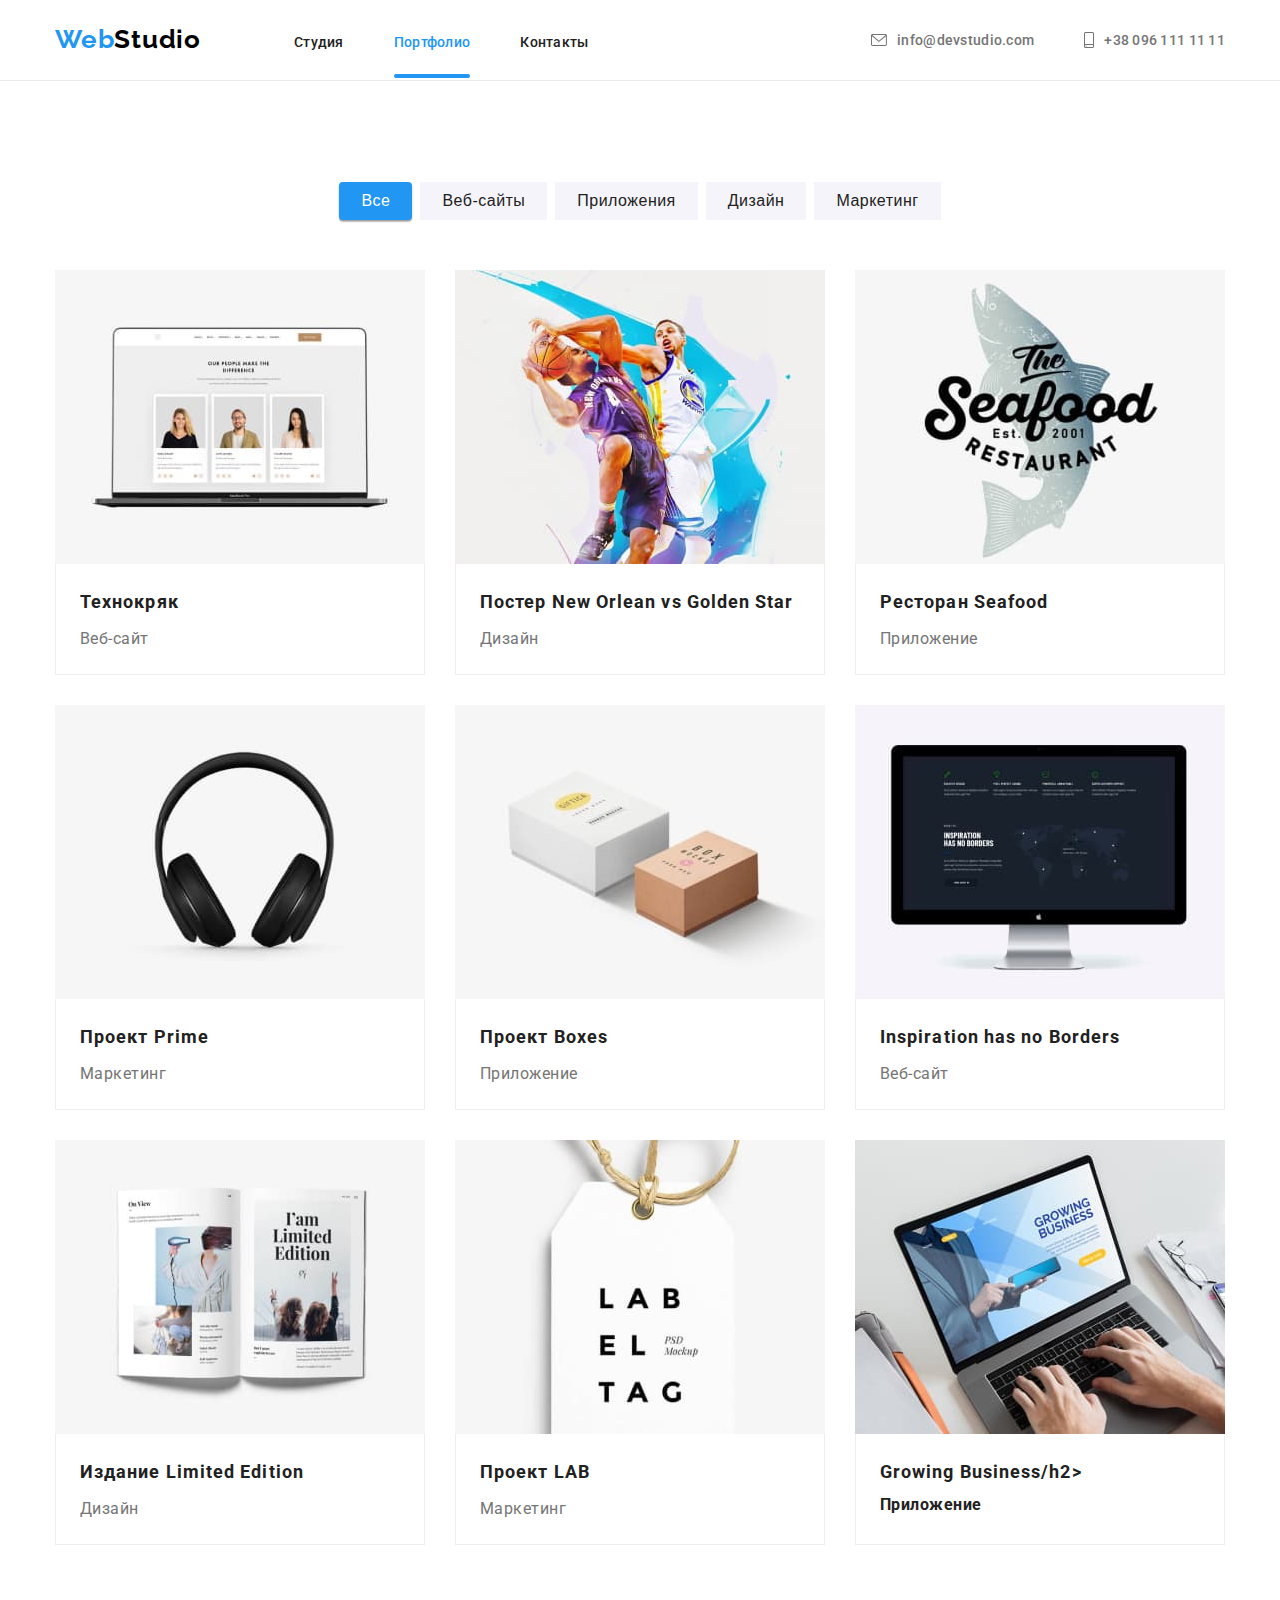
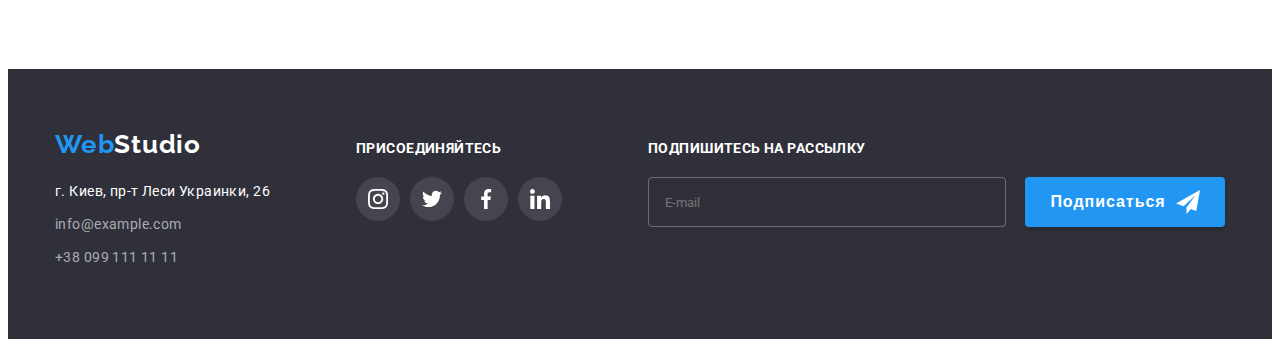
==== portfolio.html @ 57a21f7d "Submit 1" ====
<!DOCTYPE html>
<html lang="ru">
  <head>
    <meta charset="UTF-8" />
    <meta name="viewport" content="width=device-width, initial-scale=1.0" />
    <title>Portfolio</title>

    <link rel="preconnect" href="https://fonts.gstatic.com" />
    <link
      href="https://fonts.googleapis.com/css2?family=Raleway:wght@700&family=Roboto:wght@400;500;700;900&display=swap"
      rel="stylesheet"
    />
    <link rel="stylesheet" href="./css/style.css" />
  </head>

  <body>
    <!--Шапка сайта-->
    <header class="header">
      <div class="container">
        <a href="./index.html" class="logo link"
          ><span class="logo web">Web</span>Studio</a>
        <nav>
          <ul class="site-nav list">
            <li class="item">
              <a class="link" href="">Студия</a>
            </li>
            <li class="item active-menu">
              <a class="link" href="./portfolio.html">Портфолио</a>
            </li>

            <li class="item"><a class="link" href="">Контакты</a></li>
          </ul>
        </nav>

        <ul class="contact list">
          <li class="item">
            <a class="link icon-envelope" href="mailto:info@devstudio.com">
              <svg class="icon">
                <use href="./images/icons.svg#icon-envelope"></use>
              </svg>
              info@devstudio.com</a
            >
          </li>
          <li class="item">
            <a class="link icon-phone" href="tel:+380961111111">
              <svg class="icon">
                <use href="./images/icons.svg#icon-smartphone"></use>
              </svg>
              +38 096 111 11 11</a
            >
          </li>
        </ul>
      </div>
    </header>

    <main>
      <section class="portfolio">
        <div class="container">
          <h1 class="visually-hidden">Наши работы</h1>
          <ul class="nav-list list">
            <li class="item">
              <button class="button-filter active-button" type="button">
                Все
              </button>
            </li>
            <li class="item">
              <button class="button-filter" type="button">Веб-сайты</button>
            </li>
            <li class="item">
              <button class="button-filter" type="button">Приложения</button>
            </li>
            <li class="item">
              <button class="button-filter" type="button">Дизайн</button>
            </li>
            <li class="item">
              <button class="button-filter" type="button">Маркетинг</button>
            </li>
          </ul>

          <ul class="portfolio-list list">
            <li class="portfolio-item">
              <a class="link portfolio-link" href="">
                <div class="overflow">
                  <img src="./images/portfolio/img-1.jpg" alt="" width="370" />
                  <div class="overlay">
                    Технокряк это современная площадка распространения
                    коронавируса. Компании используют эту платформу для
                    цифрового шпионажа и атак на защищённые сервера конкурентов.
                  </div>
                </div>
                <div class="card">
                  <h2 class="title">Технокряк</h2>
                  <p>Веб-сайт</p>
                </div>
              </a>
            </li>

            <li class="portfolio-item">
              <a class="link portfolio-link" href="">
                <div class="overflow">
                  <img src="./images/portfolio/img-2.jpg" alt="" width="370" />
                  <div class="overlay">
                    Технокряк это современная площадка распространения
                    коронавируса. Компании используют эту платформу для
                    цифрового шпионажа и атак на защищённые сервера конкурентов.
                  </div>
                </div>
                <div class="card">
                  <h2 class="title">Постер New Orlean vs Golden Star</h2>
                  <p>Дизайн</p>
                </div>
              </a>
            </li>


 <li class="portfolio-item">
              <a class="link portfolio-link" href="">
                <div class="overflow">
                  <img src="./images/portfolio/img-3.jpg" alt="" width="370" />
                  <div class="overlay">
                    Технокряк это современная площадка распространения
                    коронавируса. Компании используют эту платформу для
                    цифрового шпионажа и атак на защищённые сервера конкурентов.
                  </div>
                </div>
                <div class="card">
                  <h2 class="title">Ресторан Seafood</h2>
                  <p>Приложение</p>
                </div>
              </a>
            </li>
           


 <li class="portfolio-item">
              <a class="link portfolio-link" href="">
                <div class="overflow">
                  <img src="./images/portfolio/img-4.jpg" alt="" width="370" />
                  <div class="overlay">
                    Технокряк это современная площадка распространения
                    коронавируса. Компании используют эту платформу для
                    цифрового шпионажа и атак на защищённые сервера конкурентов.
                  </div>
                </div>
                <div class="card">
                  <h2 class="title">Проект Prime</h2>
                  <p>Маркетинг</p>
                </div>
              </a>
            </li>






 <li class="portfolio-item">
              <a class="link portfolio-link" href="">
                <div class="overflow">
                  <img src="./images/portfolio/img-5.jpg" alt="" width="370" />
                  <div class="overlay">
                    Технокряк это современная площадка распространения
                    коронавируса. Компании используют эту платформу для
                    цифрового шпионажа и атак на защищённые сервера конкурентов.
                  </div>
                </div>
                <div class="card">
                  <h2 class="title">Проект Boxes</h2>
                  <p>Приложение</p>
                </div>
              </a>
            </li>


           
 <li class="portfolio-item">
              <a class="link portfolio-link" href="">
                <div class="overflow">
                  <img src="./images/portfolio/img-6.jpg" alt="" width="370" />
                  <div class="overlay">
                    Технокряк это современная площадка распространения
                    коронавируса. Компании используют эту платформу для
                    цифрового шпионажа и атак на защищённые сервера конкурентов.
                  </div>
                </div>
                <div class="card">
                  <h2 class="title">Inspiration has no Borders</h2>
                  <p>Веб-сайт</p>
                </div>
              </a>
            </li>

             <li class="portfolio-item">
              <a class="link portfolio-link" href="">
                <div class="overflow">
                  <img src="./images/portfolio/img-7.jpg" alt="" width="370" />
                  <div class="overlay">
                    Технокряк это современная площадка распространения
                    коронавируса. Компании используют эту платформу для
                    цифрового шпионажа и атак на защищённые сервера конкурентов.
                  </div>
                </div>
                <div class="card">
                  <h2 class="title">Издание Limited Edition</h2>
                  <p>Дизайн</p>
                </div>
              </a>
            </li>

             <li class="portfolio-item">
              <a class="link portfolio-link" href="">
                <div class="overflow">
                  <img src="./images/portfolio/img-8.jpg" alt="" width="370" />
                  <div class="overlay">
                    Технокряк это современная площадка распространения
                    коронавируса. Компании используют эту платформу для
                    цифрового шпионажа и атак на защищённые сервера конкурентов.
                  </div>
                </div>
                <div class="card">
                  <h2 class="title">Проект LAB</h2>
                  <p>Маркетинг</p>
                </div>
              </a>
            </li>
             <li class="portfolio-item">
              <a class="link portfolio-link" href="">
                <div class="overflow">
                  <img src="./images/portfolio/img-9.jpg" alt="" width="370" />
                  <div class="overlay">
                    Технокряк это современная площадка распространения
                    коронавируса. Компании используют эту платформу для
                    цифрового шпионажа и атак на защищённые сервера конкурентов.
                  </div>
                </div>
                <div class="card">
                  <h2 class="title">Growing Business/h2>
                  <p>Приложение</p>
                </div>
              </a>
            </li>
          </ul>
        </div>
      </section>
    </main>
   <footer class="footer">
      <div class="container">
          <div class="contacts-footer">
            <div class="logo-margin">
              <a href="./index.html" class="logo link logo-white">
                <span class="logo web link">Web</span>Studio</a
              >
            </div>
            <address class="address">
              <ul class="list-footer">
                <li class="white-address">г. Киев, пр-т Леси Украинки, 26</li>
                <li class="item">
                  <a class="link" href="mailto:info@example.com"
                    >info@example.com</a
                  >
                </li>
                <li class="item">
                  <a class="link" href="tel:+380991111111">+38 099 111 11 11</a>
                </li>
              </ul>
            </address>
          </div>
          <div class="join-social">
            <h3 class="title">Присоединяйтесь</h3>
            <ul class="list social-icons">
              <li class="social-icons-item">
                <a
                  href=""
                  class="social-icons-link icon-bg-color"
                  target="_blank"
                  rel="noopener noreferrer"
                >
                  <svg class="icon-footer">
                    <use href="./images/icons.svg#icon-instagram"></use>
                  </svg>
                </a>
              </li>
              <li class="social-icons-item">
                <a
                  href=""
                  class="social-icons-link icon-bg-color"
                  target="_blank"
                  rel="noopener noreferrer"
                >
                  <svg class="icon-footer">
                    <use href="./images/icons.svg#icon-twitter"></use>
                  </svg>
                </a>
              </li>
              <li class="social-icons-item">
                <a
                  href=""
                  class="social-icons-link icon-bg-color"
                  target="_blank"
                  rel="noopener noreferrer"
                >
                  <svg class="icon-footer">
                    <use href="./images/icons.svg#icon-facebook"></use>
                  </svg>
                </a>
              </li>
              <li class="social-icons-item">
                <a
                  href=""
                  class="social-icons-link icon-bg-color"
                  target="_blank"
                  rel="noopener noreferrer"
                >
                  <svg class="icon-footer">
                    <use href="./images/icons.svg#icon-linkedin"></use>
                  </svg>
                </a>
              </li>
            </ul>

            
          </div>
          <div class="subscription">
            <h3 class="title">Подпишитесь на рассылку</h3>

            <form>
  <label clas="label">
    <input type="font" type="email" name="email" placeholder="E-mail">
  </label>
  
  <button type="submit">Подписаться 
    <svg class="icon-send">
      <use href="./images/icons.svg#icon-send"></use>
    </svg>
  </button>
 
    
 

</form>

      </div>
    </footer>
  </body>
</html>
---- css/style.css ----
/*
Prymary color - #757575
secondary color - #212121
accent color - #2196F3

Fonts:
Raleway bold
roboto bold, black, regular, medium
*/

html {
  box-sizing: border-box;
}

*,
*::after,
*::before {
  box-sizing: inherit;
}

:root {
  --prymary-color: #757575;
  --secondary-color: #212121;
  --accent-color: #2196f3;
  --dark-bg-color: #2f303a;
  --section-bg-color: #f5f4fa;
  --logo-header: #000000;
  --logo-footer-and-active-link-button: #ffffff;
  --icon-color: #afb1b8;
  --icon-color-hover: #ffffff;
  --time-drn: 250ms;
  --time-trans-fcn: cubic-bezier(0.4, 0, 0.2, 1);
}

body {
  color: var(--prymary-color);
  font-family: "Roboto", sans-serif;
  font-style: normal;
  font-weight: 400;
  padding-top: 80px;
}

img {
  display: block;
  max-width: 100%;
  height: auto;
}

.title {
  color: var(--secondary-color);
  margin: 0;
  padding: 0;
}

.list {
  list-style-type: none;
  padding: 0;
  margin: 0;
  font-size: 0px;
}

.link {
  text-decoration: none;
  color: inherit;
}

.visually-hidden {
  position: absolute !important;
  clip: rect(1px 1px 1px 1px);
  clip: rect(1px, 1px, 1px, 1px);
  padding: 0 !important;
  border: 0 !important;
  height: 1px !important;
  width: 1px !important;
  overflow: hidden;
}

button {
  border: none;
  outline: none;
  cursor: pointer;
}

.container {
  display: block;
  width: 1200px;
  margin-left: 215px;
  margin-right: 215px;
  margin-right: auto;
  margin-left: auto;
  padding-left: 15px;
  padding-right: 15px;
}

section {
  padding-top: 94px;
  padding-bottom: 94px;
}

/* ------ШАПКА САЙТА------ */
.header .container {
  display: flex;
  align-items: center;
}

.header {
  position: fixed;
  width: 100%;
  min-height: 80px;
  border-bottom: 1px solid #ececec;
  top: 0px;
  left: 0px;
  background-color: #ffffff;
  z-index: 5;
}
.header a {
  display: inline-block;
  padding-top: 24px;
  padding-bottom: 25px;
}

.logo {
  font-family: "Raleway", sans-serif;
  font-size: 26px;
  font-weight: 700;
  line-height: 1.2;
  letter-spacing: 0.03em;
  color: var(--logo-header);

  transition: color var(--time-drn) var(--time-trans-fcn);
}

.web {
  color: var(--accent-color);
}

.site-nav {
  display: flex;
  margin-left: 93px;

  font-weight: 500;
  font-size: 14px;
  line-height: 1.15;
  letter-spacing: 0.02em;

  color: var(--secondary-color);
}

.site-nav .link {
  display: block;
  padding-top: 32px;
  padding-bottom: 24px;

  transition: color var(--time-drn) var(--time-trans-fcn);
}

.site-nav .item {
  margin-right: 50px;
}

.site-nav .item:last-child {
  margin-right: 0px;
}

.header .logo:hover,
.header .logo:focus {
  color: var(--accent-color);
}

.site-nav .link:hover,
.site-nav .link:focus {
  color: var(--accent-color);
}

.active-menu {
  color: var(--accent-color);
}

.active-menu::after {
  content: "";
  display: block;
  height: 4px;
  width: 100%;
  background-color: var(--accent-color);
  border-radius: 2px;
}

.contact {
  display: flex;
  margin-left: auto;
  font-weight: 500;
  font-size: 14px;
  line-height: 1.15;
  letter-spacing: 0.02em;
}

.contact .item + .item {
  margin-left: 50px;
}

.contact .link {
  display: flex;
  padding-top: 32px;
  padding-bottom: 32px;
  justify-content: center;
  align-items: center;
  transition: color var(--time-drn) var(--time-trans-fcn);
}

.icon-envelope .icon {
  height: 12px;
  width: 16px;
  margin-right: 10px;
  fill: var(--prymary-color);
  transition: fill var(--time-drn) var(--time-trans-fcn);
}

.icon-phone .icon {
  height: 16px;
  width: 10px;
  margin-right: 10px;
  fill: var(--prymary-color);
  transition: fill var(--time-drn) var(--time-trans-fcn);
}

.contact .link:hover,
.contact .link:focus,
.icon-envelope:hover .icon,
.icon-envelope:focus .icon,
.icon-phone:hover .icon,
.icon-phone:focus .icon {
  color: var(--accent-color);
  fill: var(--accent-color);
}
/* -----HERO------ */

.hero {
  background-color: var(--dark-bg-color);
  background-image: linear-gradient(
      to right,
      rgba(47, 48, 58, 0.4),
      rgba(47, 48, 58, 0.4)
    ),
    url(../images/hero.jpg);
  background-repeat: repeat;
  margin-left: auto;
  margin-right: auto;
  height: 600px;
  max-width: 1600px;
  background-position: center;
}

.hero {
  padding-top: 200px;
  padding-bottom: 200px;
}

.hero-title {
  display: block;
  margin-top: 0px;
  margin-bottom: 40px;
  margin-left: auto;
  margin-right: auto;

  font-weight: 900;
  font-size: 44px;
  line-height: 1.36;
  text-align: center;
  letter-spacing: 0.06em;
  text-transform: uppercase;
  max-width: 700px;

  color: var(--logo-footer-and-active-link-button);
}

.button {
  display: block;
  min-width: 200px;
  height: 50px;
  margin-right: auto;
  margin-left: auto;
  padding: 10px 32px;
  text-align: center;

  font-weight: 700;
  font-size: 16px;
  line-height: 1.87;
  letter-spacing: 0.06em;
  color: var(--logo-footer-and-active-link-button);
  border-color: var(--accent-color);
  background-color: var(--accent-color);
  box-shadow: 0px 4px 4px rgba(0, 0, 0, 0.15);
  border-radius: 4px;
}

.button:hover,
.button:focus {
  background-color: var(--accent-color);
  box-shadow: 0px 4px 4px rgba(0, 0, 0, 0.15);
}
/* -------MODAL_WINDOW------*/

.backdrop {
  position: fixed;
  width: 100%;
  height: 100%;
  top: 0px;
  left: 0px;
  background-color: rgba(0, 0, 0, 0.2);
  z-index: 6;
}

.backdrop.is-hidden {
  visibility: hidden;
  opacity: 0;
  pointer-events: none;
}

.modal {
  position: absolute;
  width: 528px;
  height: 581px;
  transform: translate(-50%, -50%);
  top: 50%;
  left: 50%;

  background: #ffffff;
  box-shadow: 0px 1px 3px rgba(0, 0, 0, 0.12), 0px 1px 1px rgba(0, 0, 0, 0.14),
    0px 2px 1px rgba(0, 0, 0, 0.2);
  border-radius: 4px;
}
.modal-close {
  position: absolute;
  top: 8px;
  right: 8px;

  display: flex;
  align-items: center;
  justify-content: center;
  width: 30px;
  height: 30px;

  background: #ffffff;
  border: 1px solid rgba(0, 0, 0, 0.1);
  border-radius: 50%;
  padding: 0px;
}

.icon-close {
  width: 11px;
  height: 11px;
}
/* -------FEATURES------*/

.features {
  display: flex;
}

.features .item {
  display: inline-block;
  width: 270px;
}

.features .item {
  margin-right: 30px;
}
.features .list .item:last-child {
  margin-right: 0px;
}

.icon-antenna {
  display: flex;
  align-items: center;
  justify-content: center;
  height: 120px;
  background-color: var(--section-bg-color);
  margin-bottom: 30px;
  border-radius: 4px;
}

.icon-antenna .icon {
  width: 65.32px;
  height: 70px;
}

.features h3 {
  font-weight: 700;
  font-size: 14px;
  line-height: 1.14;
  letter-spacing: 0.03em;
  text-transform: uppercase;
  margin-bottom: 10px;
  width: 270px;
}

.features p {
  font-size: 14px;
  line-height: 1.71;
  letter-spacing: 0.03em;
  padding: 0;
  margin: 0;
}

/*-------OCCUPATUON--------*/

.occupation {
  display: flex;
  padding-top: 0px;
}

.occupation-item {
  display: inline-block;
  position: relative;
}

.occupation-item + .occupation-item {
  margin-left: 30px;
}

.occupation .title {
  font-size: 36px;
  font-weight: 700;
  line-height: 1.16;
  letter-spacing: 0.03em;
  text-align: center;
  margin-bottom: 50px;
}

.occupation-item p {
  display: flex;
  position: absolute;
  justify-content: center;
  text-align: center;
  color: var(--logo-footer-and-active-link-button);
  bottom: 0px;
  margin-top: 27px;
  margin-bottom: 27px;
  text-transform: uppercase;
  z-index: 2;
  width: 100%;

  font-size: 14px;
  font-weight: 700;
  line-height: 16px;
  letter-spacing: 0.03em;
}
.occupation-list {
  position: relative;
}
.occupation-item::after {
  content: "";
  position: absolute;
  display: flex;
  width: 100%;
  height: 70px;
  background-color: rgba(47, 48, 58, 0.8);
  bottom: 0px;
}
/*-------TEAM-------*/

.team {
  display: flex;
  background-color: var(--section-bg-color);
}

.team .item {
  display: inline-block;
}

.team .item + .item {
  margin-left: 30px;
}

.team h2 {
  font-size: 36px;
  font-style: normal;
  font-weight: 700;
  line-height: 1.16;
  letter-spacing: 0.03em;
  text-align: center;
  margin-bottom: 50px;
}

.team h3 {
  font-size: 16px;
  font-weight: 500;
  line-height: 1.18;
  letter-spacing: 0.03em;
  margin-bottom: 10px;
}

.team .list .card {
  padding-top: 30px;
  padding-bottom: 30px;
  padding-left: 32px;
  padding-right: 32px;
  text-align: center;
  max-width: 270px;

  background: var(--logo-footer-and-active-link-button);
  box-shadow: 0px 1px 3px rgba(0, 0, 0, 0.12), 0px 1px 1px rgba(0, 0, 0, 0.14),
    0px 2px 1px rgba(0, 0, 0, 0.2);
  border-radius: 0px 0px 4px 4px;
}

.team .card p {
  word-break: break-all;
}

.team p {
  font-size: 16px;
  line-height: 1.18;
  letter-spacing: 0.03em;
  margin-top: 0px;
  margin-bottom: 16px;
}

.social-icons-link {
  display: flex;
  justify-content: center;
  align-items: center;
  background-size: contain;
  height: 44px;
  width: 44px;
  border-radius: 50%;

  transition: background-color var(--time-drn) var(--time-trans-fcn);
}

.social-icons {
  display: inline-flex;
}

.social-icons-link .icon {
  width: 20px;
  height: 20px;
  fill: var(--icon-color);
  transition: fill var(--time-drn) var(--time-trans-fcn);
}
.social-icons-link:hover .icon,
.social-icons-link:focus .icon {
  fill: var(--icon-color-hover);
}

.social-icons-link:hover,
.social-icons-link:focus {
  background-color: var(--accent-color);
}

.social-icons-item {
  margin-right: 10px;
}

.social-icons-item:last-child {
  margin-right: 0px;
}
/*-------CLIENTS_____*/

.clients {
  display: flex;
  justify-content: center;
  align-items: center;
}

.clients h3 {
  font-size: 36px;
  font-style: normal;
  font-weight: 700;
  line-height: 1.16;
  letter-spacing: 0.03em;
  text-align: center;
  margin-bottom: 50px;
}
.clients-logo {
  display: inline-flex;
}
.clients-logo-item + .clients-logo-item {
  margin-left: 30px;
}

.clients-logo .clients-logo-link {
  display: flex;
  align-items: center;
  justify-content: center;
  width: 170px;
  height: 92px;
  border: 1px solid var(--icon-color);
  border-radius: 4px;

  transition: border var(--time-drn) var(--time-trans-fcn);
}

.icon-clients {
  width: 106px;
  height: 60px;
  fill: var(--icon-color);

  transition: fill var(--time-drn) var(--time-trans-fcn);
}

.clients-logo-link:hover,
.clients-logo-link:focus {
  border: 1px solid var(--accent-color);
}
.clients-logo-link:hover .icon-clients,
.clients-logo-link:focus .icon-clients {
  fill: var(--accent-color);
}

/* ----FOOTER------*/

.footer {
  display: flex;
  background-color: var(--dark-bg-color);
  color: var(--logo-footer-and-active-link-button);
  padding-top: 60px;
  padding-bottom: 60px;
}

.footer .container {
  display: flex;
  align-items: baseline;
  justify-content: space-between;
}

.list-footer {
  list-style-type: none;
  padding: 0;
  margin: 0;
}

.footer .title {
  color: var(--logo-footer-and-active-link-button);
  font-family: Roboto;
  font-style: normal;
  font-weight: bold;
  font-size: 14px;
  line-height: 1.14;
  letter-spacing: 0.03em;
  text-transform: uppercase;
  margin-bottom: 20px;
}

.logo-white {
  font-family: "Raleway", sans-serif;
  font-style: normal;
  font-weight: 700;
  font-size: 26px;
  line-height: 1.2;
  letter-spacing: 0.03em;

  color: var(--logo-footer-and-active-link-button);
}

.footer .link:hover,
.footer .link:focus {
  color: var(--accent-color);
}

.logo-margin {
  margin-bottom: 20px;
}

.address {
  font-style: normal;
  font-weight: 400;
  font-size: 14px;
  line-height: 1.71;
  letter-spacing: 0.03em;
  color: var(--logo-footer-and-active-link-button);
}

.address .white-address {
  margin-bottom: 9px;
  color: #ffffff;
}

.address .item {
  margin-bottom: 9px;
  color: rgba(255, 255, 255, 0.6);
}

.social-icons .icon-footer {
  width: 20px;
  height: 20px;
  fill: var(--logo-footer-and-active-link-button);
}

.icon-bg-color {
  background-color: rgba(255, 255, 255, 0.1);
}

.subscription input {
  font-family: inherit;
  width: 358px;
  height: 50px;
  margin-right: 15px;
  border: 1px solid rgba(255, 255, 255, 0.3);

  border-radius: 4px;
  padding-left: 16px;
  padding-right: 16px;
  background: transparent;
}
.subscription input:focus,
.subscription input:focus {
  font-family: Roboto;
  font-style: normal;
  font-weight: normal;
  font-size: 16px;
  line-height: 20px;
  color: rgba(255, 255, 255, 0.6);
}

.subscription button {
  display: inline-flex;
  justify-content: center;
  align-items: center;
  padding-top: 10px;
  padding-bottom: 10px;

  width: 200px;
  height: 50px;
  font-weight: bold;
  font-size: 16px;
  line-height: 1.87;
  align-items: center;
  text-align: center;
  letter-spacing: 0.06em;

  background-color: var(--accent-color);
  box-shadow: 0px 4px 4px rgba(0, 0, 0, 0.15);
  border-radius: 4px;

  color: #ffffff;
}

.icon-send {
  width: 24px;
  height: 24px;
  fill: var(--logo-footer-and-active-link-button);
  margin-left: 10px;
}

/* Portfolio*/

.nav-list {
  display: flex;
  justify-content: center;
}
.container .nav-list {
  margin-bottom: 50px;
}

.nav-list .item + .item {
  margin-left: 8px;
}

.button-filter {
  display: inline-block;
  height: 38px;
  padding: 6px 22px;
  text-align: center;

  font-weight: 500;
  font-size: 16px;
  line-height: 1.62;
  letter-spacing: 0.03em;
  border: 0px;
  text-decoration: none;

  color: var(--secondary-color);
  background-color: #f5f4fa;

  transition-property: color, background, box-shadow;
  transition: var(--time-drn) var(--time-trans-fcn);
}

.active-button {
  color: var(--logo-footer-and-active-link-button);
  background-color: var(--accent-color);
  box-shadow: 0px 1px 3px rgba(0, 0, 0, 0.12), 0px 1px 1px rgba(0, 0, 0, 0.14),
    0px 2px 1px rgba(0, 0, 0, 0.2);
  border-radius: 4px 4px 4px 4px;
}

.button-filter:hover,
.button-filter:focus {
  color: var(--logo-footer-and-active-link-button);
  background-color: var(--accent-color);
  box-shadow: 0px 1px 3px rgba(0, 0, 0, 0.12), 0px 1px 1px rgba(0, 0, 0, 0.14),
    0px 2px 1px rgba(0, 0, 0, 0.2);
  border-radius: 4px 4px 4px 4px;
}

.portfolio-list .list {
  display: flex;
}

.container .portfolio-list {
  padding-top: 0px;
}

.portfolio-item {
  display: inline-block;
  position: relative;
  width: 370;
  margin-right: 30px;
  margin-bottom: 30px;

  background: var(--logo-footer-and-active-link-button);
}
.portfolio-link {
  overflow: hidden;
}

.overlay {
  position: absolute;
  width: 100%;
  height: 294px;

  transform: translateY(100%);
  transition: transform var(--time-drn) var(--time-trans-fcn);

  padding-top: 63px;
  padding-bottom: 63px;
  padding-left: 24px;
  padding-right: 24px;

  background-color: rgb(33, 150, 243);
  opacity: 0;
  top: 0px;

  font-size: 18px;
  line-height: 1.56;
  letter-spacing: 0.03em;
  color: var(--logo-footer-and-active-link-button);
}

.portfolio-link:hover .overlay,
.portfolio-link:focus .overlay {
  opacity: 0.9;
  transform: translateY(0%);
}

.portfolio-item:nth-child(3n + 3) {
  margin-right: 0px;
}
.overflow {
  position: relative;
  overflow: hidden;
}

.portfolio-link {
  display: inline-block;
}

.portfolio-link:hover,
.portfolio-link:focus {
  box-shadow: 0px 1px 1px rgba(0, 0, 0, 0.12), 0px 4px 4px rgba(0, 0, 0, 0.06),
    1px 4px 6px rgba(0, 0, 0, 0.16);
}

.portfolio-item {
  overflow: hidden;
}

.portfolio-list .card {
  padding-top: 20px;
  padding-bottom: 20px;
  padding-left: 24px;
  padding-right: 24px;
  border: 1px solid #eeeeee;
  border-top: 0px;
}

.portfolio-list h2 {
  padding: 0px;
  margin: 0px;
  margin-bottom: 4px;

  font-weight: 700;
  font-size: 18px;
  line-height: 2;
  letter-spacing: 0.06em;

  color: var(--secondary-color);
}

.portfolio-list p {
  font-size: 16px;
  line-height: 1.87;
  letter-spacing: 0.03em;
  margin: 0px;
  padding: 0px;
}
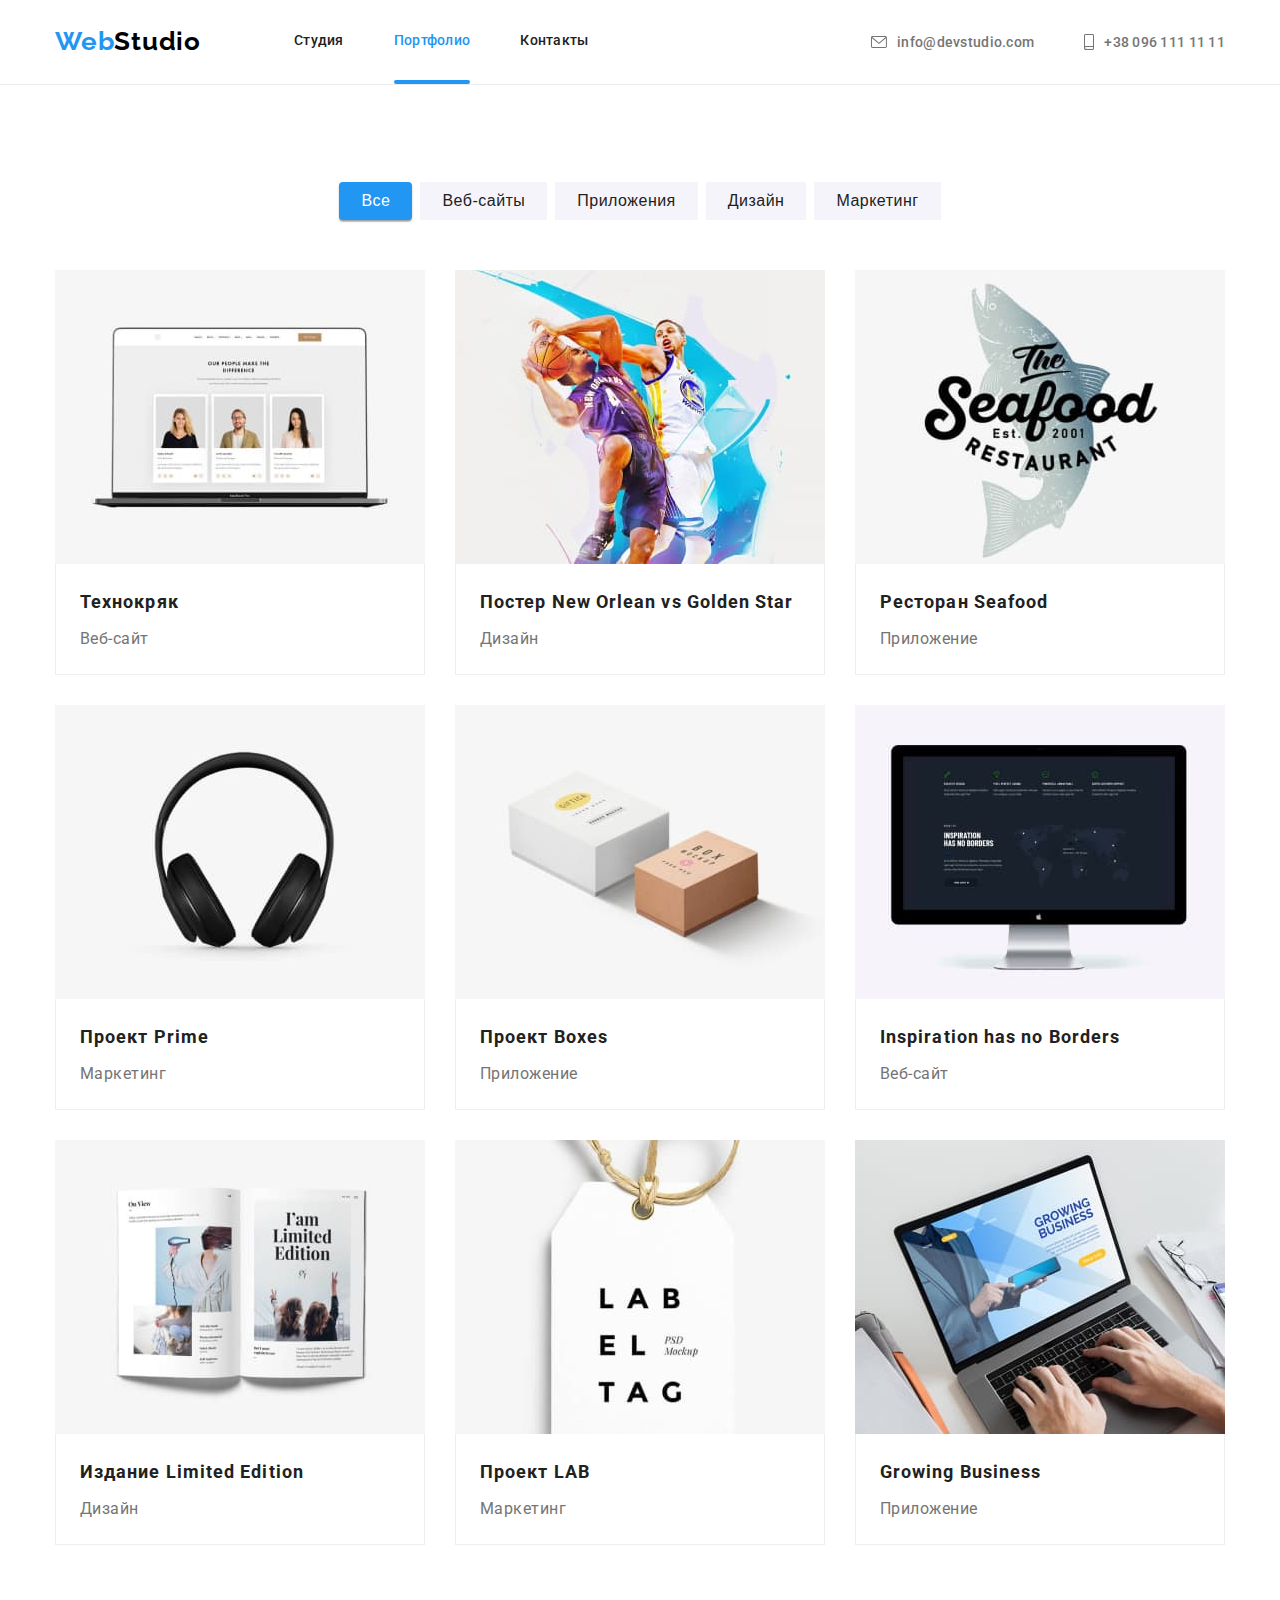
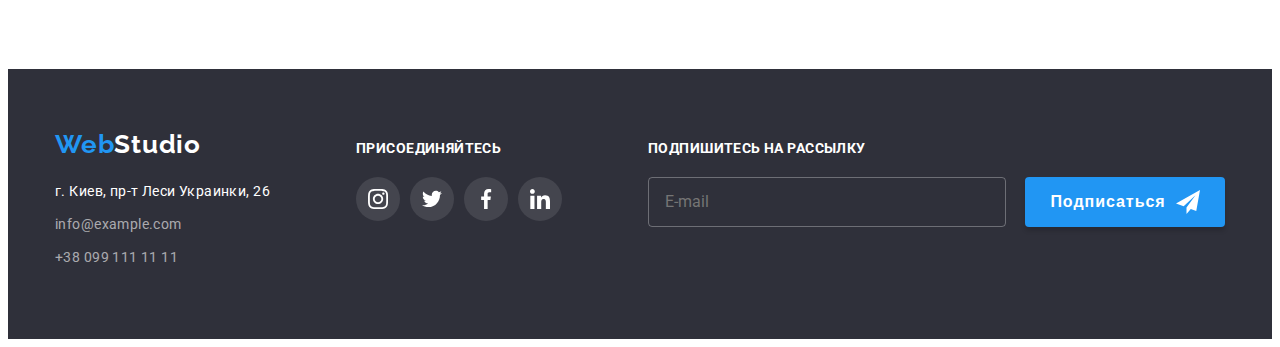
==== commit 92a9265a: "submit 2" ====
--- a/portfolio.html
+++ b/portfolio.html
@@ -3,6 +3,7 @@
   <head>
     <meta charset="UTF-8" />
     <meta name="viewport" content="width=device-width, initial-scale=1.0" />
+
     <title>Portfolio</title>
 
     <link rel="preconnect" href="https://fonts.gstatic.com" />
@@ -18,11 +19,12 @@
     <header class="header">
       <div class="container">
         <a href="./index.html" class="logo link"
-          ><span class="logo web">Web</span>Studio</a>
+          ><span class="logo web">Web</span>Studio</a
+        >
         <nav>
           <ul class="site-nav list">
             <li class="item">
-              <a class="link" href="">Студия</a>
+              <a class="link" href="./index.html">Студия</a>
             </li>
             <li class="item active-menu">
               <a class="link" href="./portfolio.html">Портфолио</a>
@@ -112,8 +114,7 @@
               </a>
             </li>
 
-
- <li class="portfolio-item">
+            <li class="portfolio-item">
               <a class="link portfolio-link" href="">
                 <div class="overflow">
                   <img src="./images/portfolio/img-3.jpg" alt="" width="370" />
@@ -129,10 +130,8 @@
                 </div>
               </a>
             </li>
-           
-
-
- <li class="portfolio-item">
+
+            <li class="portfolio-item">
               <a class="link portfolio-link" href="">
                 <div class="overflow">
                   <img src="./images/portfolio/img-4.jpg" alt="" width="370" />
@@ -149,12 +148,7 @@
               </a>
             </li>
 
-
-
-
-
-
- <li class="portfolio-item">
+            <li class="portfolio-item">
               <a class="link portfolio-link" href="">
                 <div class="overflow">
                   <img src="./images/portfolio/img-5.jpg" alt="" width="370" />
@@ -171,9 +165,7 @@
               </a>
             </li>
 
-
-           
- <li class="portfolio-item">
+            <li class="portfolio-item">
               <a class="link portfolio-link" href="">
                 <div class="overflow">
                   <img src="./images/portfolio/img-6.jpg" alt="" width="370" />
@@ -190,7 +182,7 @@
               </a>
             </li>
 
-             <li class="portfolio-item">
+            <li class="portfolio-item">
               <a class="link portfolio-link" href="">
                 <div class="overflow">
                   <img src="./images/portfolio/img-7.jpg" alt="" width="370" />
@@ -207,7 +199,7 @@
               </a>
             </li>
 
-             <li class="portfolio-item">
+            <li class="portfolio-item">
               <a class="link portfolio-link" href="">
                 <div class="overflow">
                   <img src="./images/portfolio/img-8.jpg" alt="" width="370" />
@@ -223,7 +215,7 @@
                 </div>
               </a>
             </li>
-             <li class="portfolio-item">
+            <li class="portfolio-item">
               <a class="link portfolio-link" href="">
                 <div class="overflow">
                   <img src="./images/portfolio/img-9.jpg" alt="" width="370" />
@@ -234,7 +226,7 @@
                   </div>
                 </div>
                 <div class="card">
-                  <h2 class="title">Growing Business/h2>
+                  <h2 class="title">Growing Business</h2>
                   <p>Приложение</p>
                 </div>
               </a>
@@ -243,102 +235,97 @@
         </div>
       </section>
     </main>
-   <footer class="footer">
+    <footer class="footer">
       <div class="container">
-          <div class="contacts-footer">
-            <div class="logo-margin">
-              <a href="./index.html" class="logo link logo-white">
-                <span class="logo web link">Web</span>Studio</a
-              >
-            </div>
-            <address class="address">
-              <ul class="list-footer">
-                <li class="white-address">г. Киев, пр-т Леси Украинки, 26</li>
-                <li class="item">
-                  <a class="link" href="mailto:info@example.com"
-                    >info@example.com</a
-                  >
-                </li>
-                <li class="item">
-                  <a class="link" href="tel:+380991111111">+38 099 111 11 11</a>
-                </li>
-              </ul>
-            </address>
+        <div class="contacts-footer">
+          <div class="logo-margin">
+            <a href="./index.html" class="logo link logo-white">
+              <span class="logo web link">Web</span>Studio</a
+            >
           </div>
-          <div class="join-social">
-            <h3 class="title">Присоединяйтесь</h3>
-            <ul class="list social-icons">
-              <li class="social-icons-item">
-                <a
-                  href=""
-                  class="social-icons-link icon-bg-color"
-                  target="_blank"
-                  rel="noopener noreferrer"
+          <address class="address">
+            <ul class="list-footer">
+              <li class="white-address">г. Киев, пр-т Леси Украинки, 26</li>
+              <li class="item">
+                <a class="link" href="mailto:info@example.com"
+                  >info@example.com</a
                 >
-                  <svg class="icon-footer">
-                    <use href="./images/icons.svg#icon-instagram"></use>
-                  </svg>
-                </a>
               </li>
-              <li class="social-icons-item">
-                <a
-                  href=""
-                  class="social-icons-link icon-bg-color"
-                  target="_blank"
-                  rel="noopener noreferrer"
-                >
-                  <svg class="icon-footer">
-                    <use href="./images/icons.svg#icon-twitter"></use>
-                  </svg>
-                </a>
-              </li>
-              <li class="social-icons-item">
-                <a
-                  href=""
-                  class="social-icons-link icon-bg-color"
-                  target="_blank"
-                  rel="noopener noreferrer"
-                >
-                  <svg class="icon-footer">
-                    <use href="./images/icons.svg#icon-facebook"></use>
-                  </svg>
-                </a>
-              </li>
-              <li class="social-icons-item">
-                <a
-                  href=""
-                  class="social-icons-link icon-bg-color"
-                  target="_blank"
-                  rel="noopener noreferrer"
-                >
-                  <svg class="icon-footer">
-                    <use href="./images/icons.svg#icon-linkedin"></use>
-                  </svg>
-                </a>
+              <li class="item">
+                <a class="link" href="tel:+380991111111">+38 099 111 11 11</a>
               </li>
             </ul>
-
-            
-          </div>
-          <div class="subscription">
-            <h3 class="title">Подпишитесь на рассылку</h3>
-
-            <form>
-  <label clas="label">
-    <input type="font" type="email" name="email" placeholder="E-mail">
-  </label>
-  
-  <button type="submit">Подписаться 
-    <svg class="icon-send">
-      <use href="./images/icons.svg#icon-send"></use>
-    </svg>
-  </button>
- 
-    
- 
-
-</form>
-
+          </address>
+        </div>
+        <div class="join-social">
+          <h3 class="title">Присоединяйтесь</h3>
+          <ul class="list social-icons">
+            <li class="social-icons-item">
+              <a
+                href=""
+                class="social-icons-link icon-bg-color"
+                target="_blank"
+                rel="noopener noreferrer"
+              >
+                <svg class="icon-footer">
+                  <use href="./images/icons.svg#icon-instagram"></use>
+                </svg>
+              </a>
+            </li>
+            <li class="social-icons-item">
+              <a
+                href=""
+                class="social-icons-link icon-bg-color"
+                target="_blank"
+                rel="noopener noreferrer"
+              >
+                <svg class="icon-footer">
+                  <use href="./images/icons.svg#icon-twitter"></use>
+                </svg>
+              </a>
+            </li>
+            <li class="social-icons-item">
+              <a
+                href=""
+                class="social-icons-link icon-bg-color"
+                target="_blank"
+                rel="noopener noreferrer"
+              >
+                <svg class="icon-footer">
+                  <use href="./images/icons.svg#icon-facebook"></use>
+                </svg>
+              </a>
+            </li>
+            <li class="social-icons-item">
+              <a
+                href=""
+                class="social-icons-link icon-bg-color"
+                target="_blank"
+                rel="noopener noreferrer"
+              >
+                <svg class="icon-footer">
+                  <use href="./images/icons.svg#icon-linkedin"></use>
+                </svg>
+              </a>
+            </li>
+          </ul>
+        </div>
+        <div class="subscription">
+          <h3 class="title">Подпишитесь на рассылку</h3>
+
+          <form>
+            <label>
+              <input type="email" name="email" placeholder="E-mail" />
+            </label>
+
+            <button type="submit">
+              Подписаться
+              <svg class="icon-send">
+                <use href="./images/icons.svg#icon-send"></use>
+              </svg>
+            </button>
+          </form>
+        </div>
       </div>
     </footer>
   </body>
--- a/css/style.css
+++ b/css/style.css
@@ -77,7 +77,6 @@
 
 button {
   border: none;
-  outline: none;
   cursor: pointer;
 }
 
@@ -149,7 +148,7 @@
 .site-nav .link {
   display: block;
   padding-top: 32px;
-  padding-bottom: 24px;
+  padding-bottom: 32px;
 
   transition: color var(--time-drn) var(--time-trans-fcn);
 }
@@ -212,7 +211,6 @@
   width: 16px;
   margin-right: 10px;
   fill: var(--prymary-color);
-  transition: fill var(--time-drn) var(--time-trans-fcn);
 }
 
 .icon-phone .icon {
@@ -220,7 +218,6 @@
   width: 10px;
   margin-right: 10px;
   fill: var(--prymary-color);
-  transition: fill var(--time-drn) var(--time-trans-fcn);
 }
 
 .contact .link:hover,
@@ -316,19 +313,25 @@
   pointer-events: none;
 }
 
+.is-hidden .modal {
+  transform: translate(-200%, 0) scale(0.3);
+}
+
 .modal {
   position: absolute;
+  top: 50%;
+  left: 50%;
   width: 528px;
   height: 581px;
-  transform: translate(-50%, -50%);
-  top: 50%;
-  left: 50%;
+  transform: translate(-50%, -50%) scale(1);
+  transition: transform 500ms ease;
 
   background: #ffffff;
   box-shadow: 0px 1px 3px rgba(0, 0, 0, 0.12), 0px 1px 1px rgba(0, 0, 0, 0.14),
     0px 2px 1px rgba(0, 0, 0, 0.2);
   border-radius: 4px;
 }
+
 .modal-close {
   position: absolute;
   top: 8px;
@@ -691,7 +694,6 @@
 }
 
 .subscription input {
-  font-family: inherit;
   width: 358px;
   height: 50px;
   margin-right: 15px;
@@ -701,9 +703,7 @@
   padding-left: 16px;
   padding-right: 16px;
   background: transparent;
-}
-.subscription input:focus,
-.subscription input:focus {
+
   font-family: Roboto;
   font-style: normal;
   font-weight: normal;
@@ -804,13 +804,14 @@
 .portfolio-item {
   display: inline-block;
   position: relative;
-  width: 370;
+  width: 370px;
   margin-right: 30px;
   margin-bottom: 30px;
 
   background: var(--logo-footer-and-active-link-button);
 }
 .portfolio-link {
+  display: inline-block;
   overflow: hidden;
 }
 
@@ -837,6 +838,12 @@
   color: var(--logo-footer-and-active-link-button);
 }
 
+.portfolio-item:hover,
+.portfolio-item:focus {
+  box-shadow: 0px 1px 1px rgba(0, 0, 0, 0.12), 0px 4px 4px rgba(0, 0, 0, 0.06),
+    1px 4px 6px rgba(0, 0, 0, 0.16);
+}
+
 .portfolio-link:hover .overlay,
 .portfolio-link:focus .overlay {
   opacity: 0.9;
@@ -849,16 +856,6 @@
 .overflow {
   position: relative;
   overflow: hidden;
-}
-
-.portfolio-link {
-  display: inline-block;
-}
-
-.portfolio-link:hover,
-.portfolio-link:focus {
-  box-shadow: 0px 1px 1px rgba(0, 0, 0, 0.12), 0px 4px 4px rgba(0, 0, 0, 0.06),
-    1px 4px 6px rgba(0, 0, 0, 0.16);
 }
 
 .portfolio-item {
